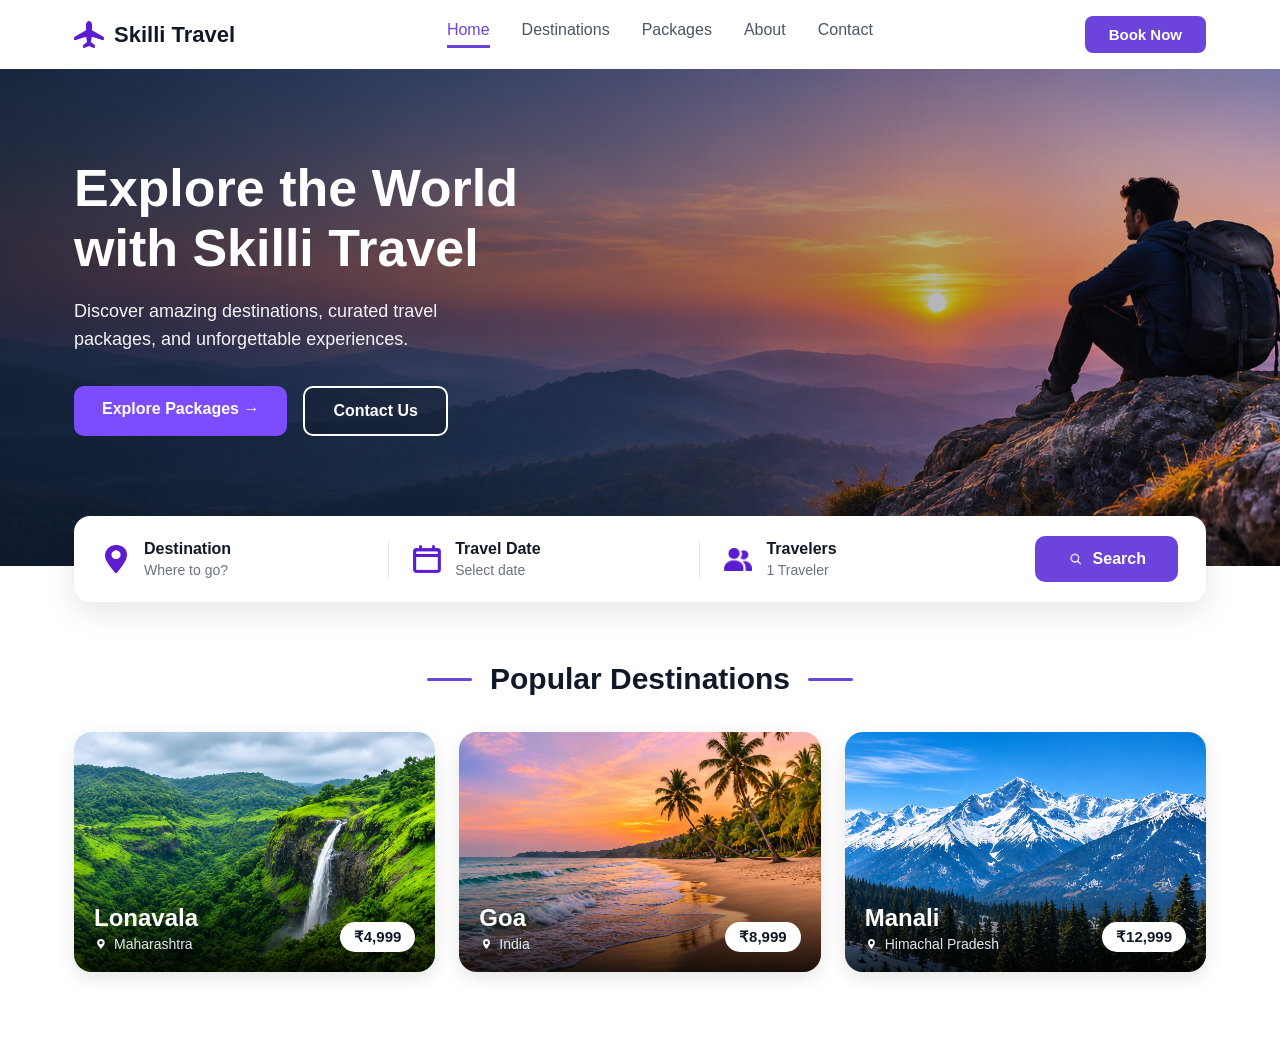
==== Students Submission/2601046_Viraj_Deshpande/Task3/skilli_travel.html @ a76aead0 "Task 3 Done" ====
<!DOCTYPE html>
<html lang="en">
<head>
  <meta charset="UTF-8">
  <meta name="viewport" content="width=device-width, initial-scale=1.0">
  <title>Skilli Travel</title>
  <link rel="stylesheet" href="travel.css">
</head>
<body>
    <!--nav bar-->
    <header class="navbar">
        <div class="container nav-bar">
            <!--aiplane logo on the left side with the logo-->
            <a href="#" class="logo">
                <img src="04.png" alt="Skilli Travel Logo">
                <span>Skilli Travel</span>
            </a>
            <nav class="nav-links">
                <a href="#" class="active">Home</a>
                <a href="#">Destinations</a>
                <a href="#">Packages</a>
                <a href="#">About</a>
                <a href="#">Contact</a>
            </nav>
            <!--book now button-->
            <a href="#" class="btn-book">Book Now</a>
        </div>
    </header>

    <!--main section-->
    <section class="hero">
        <div class="container hero-content">
            <h1>
                Explore the World<br>
                with Skilli Travel
            </h1>
            <p>
                Discover amazing destinations, curated travel<br>
                packages, and unforgettable experiences.
            </p>
            <div class="hero-buttons">
                <a href="#" class="btn-primary">Explore Packages &rarr;</a>
                <a href="#" class="btn-outline">Contact Us</a>
            </div>
        </div>
    </section>

    <!--floating search bar-->
    <section class="search-section">
        <div class="container">
            <div class="search-box">

                <!--destination box-->
                <div class="search-item">
                    <img src="03.png" alt="Location" class="search-icon">
                    <div>
                        <h4>Destination</h4>
                        <p>Where to go?</p>
                    </div>
                </div>

                <!--travel date box-->
                <div class="search-item">
                    <img src="02.png" alt="Date" class="search-icon">
                    <div>
                        <h4>Travel Date</h4>
                        <p>Select date</p>
                    </div>
                </div>

                <!--travelers box-->
                <div class="search-item no-border">
                    <img src="01.png" alt="Travelers" class="search-icon">
                    <div>
                        <h4>Travelers</h4>
                        <p>1 Traveler</p>
                    </div>
                </div>

                <!--search button-->
                <a href="#" class="btn-search">
                    <img src="05.png" alt="" class="btn-icon">
                    <span>Search</span>
                </a>

            </div>
        </div>
    </section>

    <!--popular destinations section-->
    <section class="destinations">
        <div class="container">

            <!--heading with purple lines on both sides-->
            <div class="section-heading">
                <span class="heading-line"></span>
                <h2>Popular Destinations</h2>
                <span class="heading-line"></span>
            </div>

            <!--3 destination cards-->
            <div class="dest-grid">

                <!--card 1: Lonavala-->
                <div class="dest-card">
                    <img src="08.png" alt="Lonavala" class="dest-bg">
                    <div class="dest-overlay">
                        <div class="dest-info">
                            <h3>Lonavala</h3>
                            <p>
                                <img src="06.png" alt="" class="small-pin"> Maharashtra
                            </p>
                        </div>
                        <span class="price-tag">&#8377;4,999</span>
                    </div>
                </div>

                <!--card 2: Goa-->
                <div class="dest-card">
                    <img src="10.png" alt="Goa" class="dest-bg">
                    <div class="dest-overlay">
                        <div class="dest-info">
                            <h3>Goa</h3>
                            <p>
                                <img src="06.png" alt="" class="small-pin"> India
                            </p>
                        </div>
                        <span class="price-tag">&#8377;8,999</span>
                    </div>
                </div>

                <!--card 3: Manali-->
                <div class="dest-card">
                    <img src="09.png" alt="Manali" class="dest-bg">
                    <div class="dest-overlay">
                        <div class="dest-info">
                            <h3>Manali</h3>
                            <p>
                                <img src="06.png" alt="" class="small-pin"> Himachal Pradesh
                            </p>
                        </div>
                        <span class="price-tag">&#8377;12,999</span>
                    </div>
                </div>

            </div>

        </div>
    </section>

</body>
</html>
---- Students Submission/2601046_Viraj_Deshpande/Task3/travel.css ----
* {
  margin: 0;
  padding: 0;
  box-sizing: border-box;
}

body {
  font-family: Arial, Helvetica, sans-serif;
  color: #111827;
  background-color: #ffffff;
}

/* keeps content centered */
.container {
  max-width: 1180px;
  margin: 0 auto;
  padding: 0 24px;
}

/*  NAV BAR  */
.navbar {
  background-color: #ffffff;
  padding: 16px 0;
}

/* puts logo, menu links, and button in one row */
.nav-bar {
  display: flex;
  justify-content: space-between;
  align-items: center;
}

.logo {
  display: flex;
  align-items: center;
  gap: 10px;
  text-decoration: none;
  color: #111827;
  font-size: 22px;
  font-weight: bold;
}

.logo img {
  width: 30px;
  height: auto;
}

.nav-links {
  display: flex;
  gap: 32px;
}

.nav-links a {
  text-decoration: none;
  color: #4b5563;
  font-size: 16px;
  font-weight: 500;
  padding-bottom: 6px;
}

/* purple underline for active Home link */
.nav-links a.active {
  color: #6d44db;
  border-bottom: 3px solid #6d44db;
}

/* book now button */
.btn-book {
  background-color: #6d44db;
  color: #ffffff;
  text-decoration: none;
  padding: 10px 24px;
  border-radius: 8px;
  font-size: 15px;
  font-weight: 600;
}

.btn-book:hover {
  background-color: #5b2fd4;
}

/*  MAIN HERO SECTION  */
.hero {
 
  background-image: linear-gradient(to right, rgba(17, 24, 39, 0.75), rgba(17, 24, 39, 0.15)), url("07.png");
  background-size: cover;
  background-position: center;
  padding: 90px 0 130px 0;
  color: #ffffff;
}

.hero h1 {
  font-size: 52px;
  line-height: 1.15;
  font-weight: bold;
  margin-bottom: 18px;
}

.hero p {
  font-size: 18px;
  line-height: 1.6;
  color: #f3f4f6;
  margin-bottom: 32px;
}

.hero-buttons {
  display: flex;
  gap: 16px;
}

/* solid purple button */
.btn-primary {
  background-color: #7c4dff;
  color: #ffffff;
  text-decoration: none;
  padding: 14px 28px;
  border-radius: 10px;
  font-size: 16px;
  font-weight: 600;
}

.btn-primary:hover {
  background-color: #6d44db;
}

/* white border button */
.btn-outline {
  background-color: rgba(17, 24, 39, 0.4);
  color: #ffffff;
  text-decoration: none;
  padding: 14px 28px;
  border-radius: 10px;
  font-size: 16px;
  font-weight: 600;
  border: 2px solid #ffffff;
}

.btn-outline:hover {
  background-color: rgba(255, 255, 255, 0.15);
}

/* FLOATING SEARCH BAR  */
.search-box {
  background-color: #ffffff;
  border-radius: 16px;
  padding: 20px 28px;
  display: flex;
  align-items: center;
  justify-content: space-between;
  box-shadow: 0 10px 30px rgba(0, 0, 0, 0.1);
  margin-top: -50px; /* pulls the white box up over the hero image */
  position: relative;
}

.search-item {
  display: flex;
  align-items: center;
  gap: 14px;
  flex: 1;
  border-right: 1px solid #e5e7eb;
  padding-right: 20px;
  margin-right: 24px;
}

/* removes right line after travelers */
.search-item.no-border {
  border-right: none;
}

.search-icon {
  width: 28px;
  height: 28px;
  object-fit: contain;
}

.search-item h4 {
  font-size: 16px;
  color: #111827;
  margin-bottom: 4px;
}

.search-item p {
  font-size: 14px;
  color: #6b7280;
}

/* purple search button */
.btn-search {
  background-color: #6d44db;
  color: #ffffff;
  text-decoration: none;
  padding: 14px 32px;
  border-radius: 10px;
  font-size: 16px;
  font-weight: 600;
  display: flex;
  align-items: center;
  gap: 8px;
}

.btn-search:hover {
  background-color: #5b2fd4;
}

.btn-icon {
  width: 18px;
  height: 18px;
  object-fit: contain;
}

/* POPULAR DESTINATIONS  */
.destinations {
  padding: 60px 0 80px 0;
}

/* heading centered with purple lines */
.section-heading {
  display: flex;
  align-items: center;
  justify-content: center;
  gap: 18px;
  margin-bottom: 36px;
}

.section-heading h2 {
  font-size: 30px;
  font-weight: bold;
  color: #111827;
}

.heading-line {
  width: 45px;
  height: 3px;
  background-color: #6d44db;
  border-radius: 4px;
}

/* puts 3 destination cards side by side */
.dest-grid {
  display: flex;
  gap: 24px;
}

/* single card box */
.dest-card {
  flex: 1;
  height: 240px;
  border-radius: 18px;
  overflow: hidden; /* keeps image corners rounded */
  position: relative;
  box-shadow: 0 6px 18px rgba(0, 0, 0, 0.1);
}

/* background photo inside each card */
.dest-bg {
  width: 100%;
  height: 100%;
  object-fit: cover;
  display: block;
}

/* dark bottom fade + text and price on top of image */
.dest-overlay {
  position: absolute;
  bottom: 0;
  left: 0;
  width: 100%;
  padding: 20px;
  background: linear-gradient(to top, rgba(0, 0, 0, 0.8), transparent);
  display: flex;
  justify-content: space-between;
  align-items: flex-end;
  color: #ffffff;
}

.dest-info h3 {
  font-size: 24px;
  margin-bottom: 4px;
}

.dest-info p {
  font-size: 14px;
  color: #e5e7eb;
  display: flex;
  align-items: center;
  gap: 6px;
}

.small-pin {
  width: 14px;
  height: 14px;
  object-fit: contain;
}

/* white rounded price tag on bottom right */
.price-tag {
  background-color: #ffffff;
  color: #111827;
  font-size: 15px;
  font-weight: bold;
  padding: 6px 14px;
  border-radius: 20px;
}
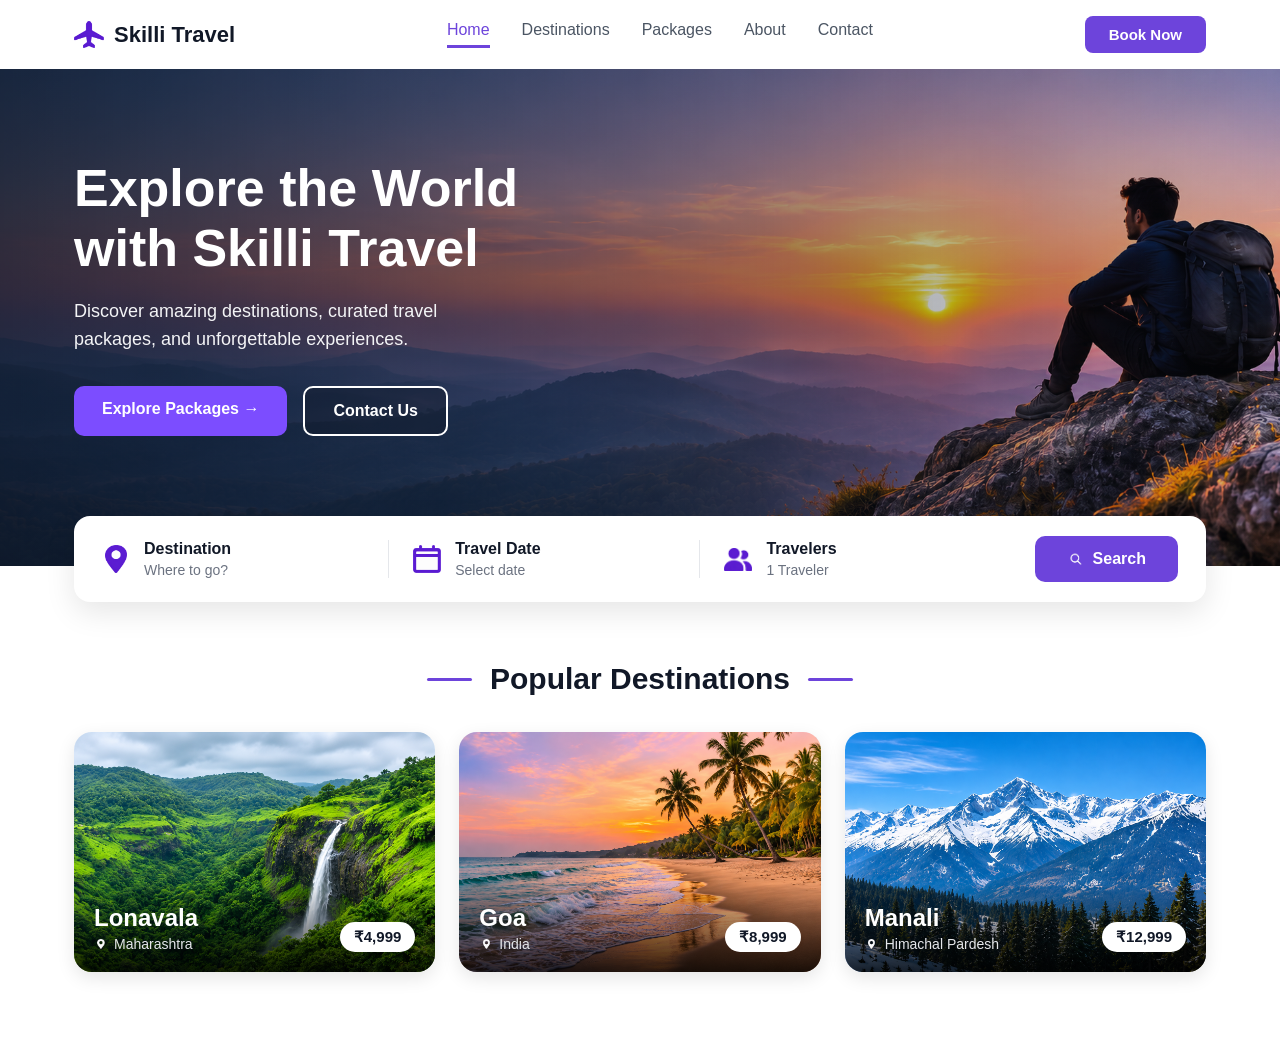
==== commit a6f49cfd: "Assignment Completed" ====
--- a/Students Submission/2601046_Viraj_Deshpande/Task3/skilli_travel.html
+++ b/Students Submission/2601046_Viraj_Deshpande/Task3/skilli_travel.html
@@ -136,7 +136,7 @@
                         <div class="dest-info">
                             <h3>Manali</h3>
                             <p>
-                                <img src="06.png" alt="" class="small-pin"> Himachal Pradesh
+                                <img src="06.png" alt="" class="small-pin"> Himachal Pardesh
                             </p>
                         </div>
                         <span class="price-tag">&#8377;12,999</span>
